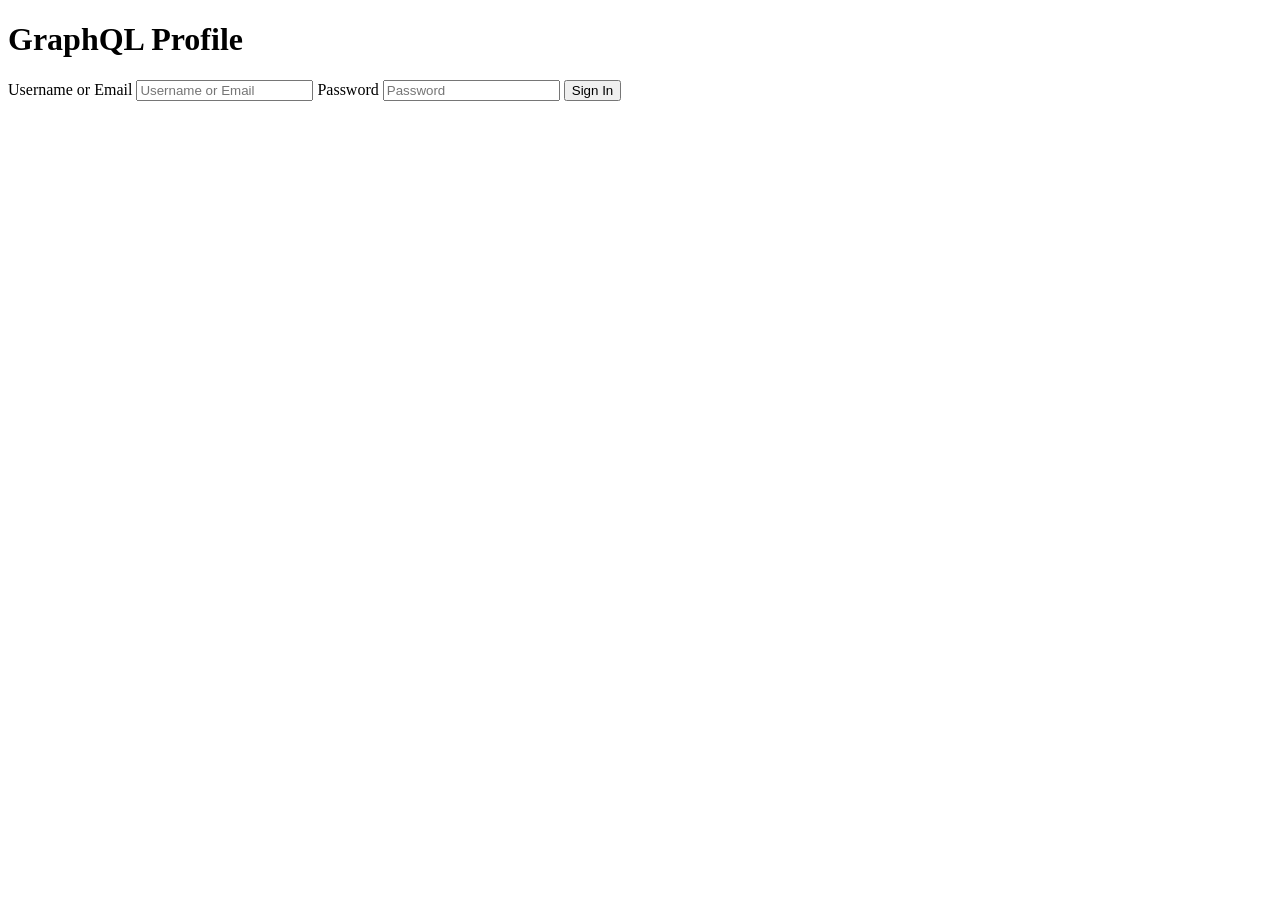
==== graphql-profile/index.html @ 3e2909c6 "build the profile and implemented the auth and the graphql request" ====
<!DOCTYPE html>
<html lang="en">
<head>
    <meta charset="UTF-8">
    <meta name="viewport" content="width=device-width, initial-scale=1.0">
    <title>graphql</title>
</head>
<body>
    <h1>GraphQL Profile</h1>
    <form id="login-form">
        <label for="username">Username or Email</label>
        <input type="text" name="username" id="username" placeholder="Username or Email" required>
        <label for="password">Password</label>
        <input type="password" name="password" id="password" placeholder="Password" required>
        <button type="submit">Sign In</button>
        <p id="error-message"></p>
    </form>


    <script src="js/auth.js"></script>
</body>
</html>
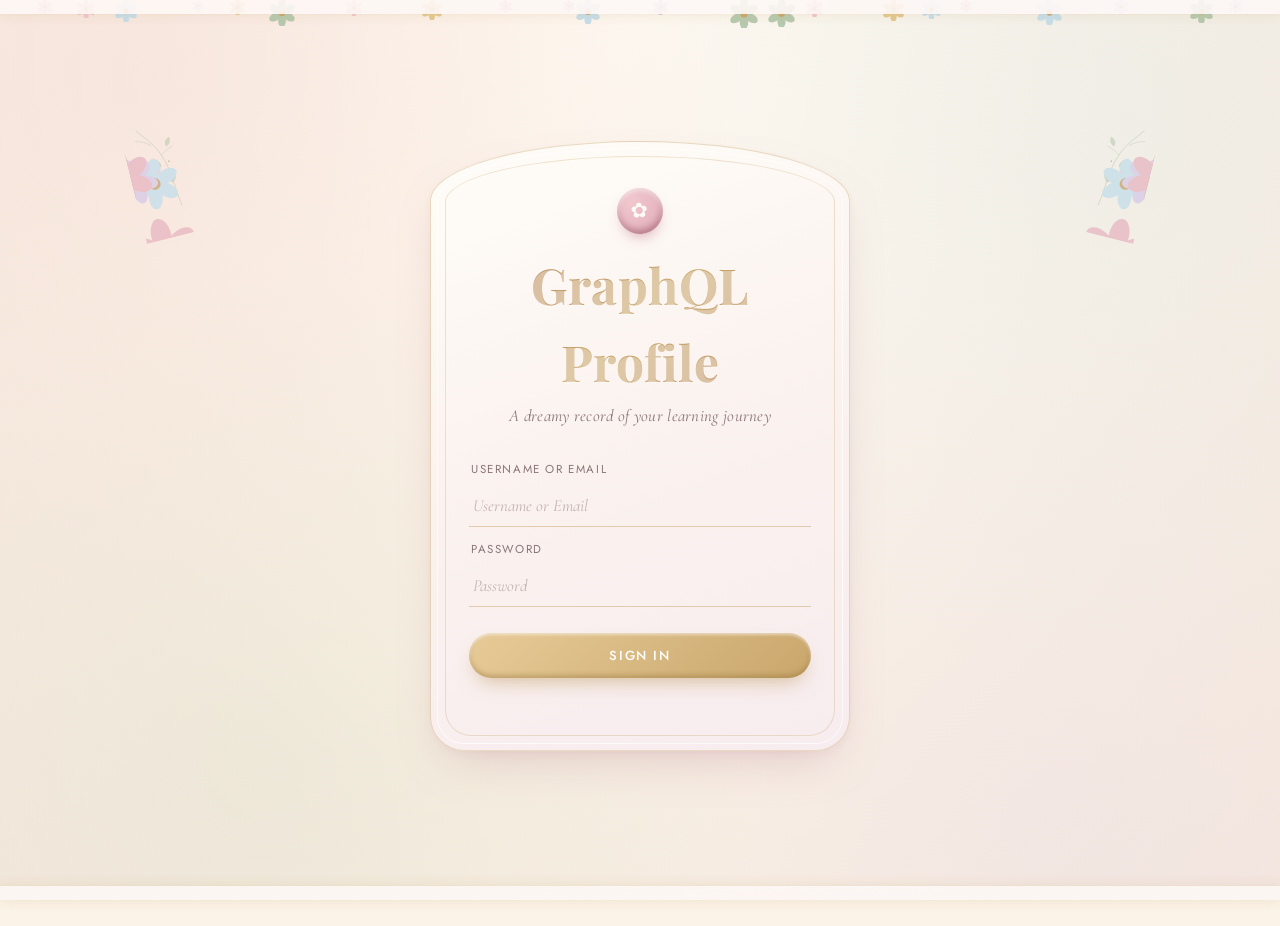
==== commit 24ba3057: "inital ui" ====
--- a/graphql-profile/index.html
+++ b/graphql-profile/index.html
@@ -4,18 +4,85 @@
     <meta charset="UTF-8">
     <meta name="viewport" content="width=device-width, initial-scale=1.0">
     <title>graphql</title>
+    <link rel="preconnect" href="https://fonts.googleapis.com">
+    <link rel="preconnect" href="https://fonts.gstatic.com" crossorigin>
+    <link href="https://fonts.googleapis.com/css2?family=Playfair+Display:ital,wght@0,400;0,600;0,700;0,900;1,600&family=Cormorant+Garamond:ital,wght@0,400;0,500;0,600;1,400;1,500&family=Jost:wght@300;400;500;600&display=swap" rel="stylesheet">
+    <link rel="stylesheet" href="css/style.css">
 </head>
 <body>
-    <h1>GraphQL Profile</h1>
-    <form id="login-form">
-        <label for="username">Username or Email</label>
-        <input type="text" name="username" id="username" placeholder="Username or Email" required>
-        <label for="password">Password</label>
-        <input type="password" name="password" id="password" placeholder="Password" required>
-        <button type="submit">Sign In</button>
-        <p id="error-message"></p>
-    </form>
+    <svg style="position:absolute;width:0;height:0;overflow:hidden" aria-hidden="true">
+        <defs>
+            <symbol id="bloom-unit" viewBox="0 0 40 40">
+                <g>
+                    <ellipse cx="20" cy="8" rx="6" ry="10"/>
+                    <ellipse cx="20" cy="8" rx="6" ry="10" transform="rotate(60 20 20)"/>
+                    <ellipse cx="20" cy="8" rx="6" ry="10" transform="rotate(120 20 20)"/>
+                    <ellipse cx="20" cy="8" rx="6" ry="10" transform="rotate(180 20 20)"/>
+                    <ellipse cx="20" cy="8" rx="6" ry="10" transform="rotate(240 20 20)"/>
+                    <ellipse cx="20" cy="8" rx="6" ry="10" transform="rotate(300 20 20)"/>
+                </g>
+                <circle cx="20" cy="20" r="5" fill="var(--gold)"/>
+            </symbol>
+            <symbol id="flower-branch" viewBox="0 0 260 460">
+                <path d="M40,460 C55,370 45,280 80,190 C100,130 140,90 175,40" fill="none" stroke="var(--sage)" stroke-width="3" stroke-linecap="round"/>
+                <path d="M80,190 C60,175 40,168 15,160" fill="none" stroke="var(--sage)" stroke-width="2.2" stroke-linecap="round"/>
+                <path d="M120,130 C140,110 160,100 190,92" fill="none" stroke="var(--sage)" stroke-width="2.2" stroke-linecap="round"/>
+                <path d="M60,340 C40,332 28,312 35,292 C57,298 70,318 60,340 Z" fill="var(--sage)" opacity="0.8"/>
+                <path d="M95,250 C117,244 132,226 125,204 C103,210 88,230 95,250 Z" fill="var(--sage)" opacity="0.75"/>
+                <path d="M45,155 C25,148 14,130 20,110 C42,116 54,136 45,155 Z" fill="var(--sage)" opacity="0.7"/>
+                <use href="#bloom-unit" transform="translate(10,388) scale(1.3)" fill="var(--dusty-pink)"/>
+                <use href="#bloom-unit" transform="translate(-4,142) rotate(-10) scale(0.9)" fill="var(--baby-blue)"/>
+                <use href="#bloom-unit" transform="translate(178,74) rotate(12) scale(0.85)" fill="var(--lavender)"/>
+                <use href="#bloom-unit" transform="translate(158,20) scale(1.05)" fill="var(--dusty-pink)"/>
+                <circle cx="112" cy="270" r="6" fill="var(--blush-rose)"/>
+                <circle cx="50" cy="230" r="4" fill="var(--gold)"/>
+            </symbol>
+        </defs>
+    </svg>
 
+    <div class="botanical-decor" aria-hidden="true">
+        <svg class="falling-flower" style="--x:3%; --size:14px; --duration:12s; --delay:-2s" viewBox="0 0 40 40"><use href="#bloom-unit" fill="var(--dusty-pink)"/></svg>
+        <svg class="falling-flower" style="--x:9%; --size:22px; --duration:16s; --delay:-7s" viewBox="0 0 40 40"><use href="#bloom-unit" fill="var(--baby-blue)"/></svg>
+        <svg class="falling-flower" style="--x:15%; --size:12px; --duration:10s; --delay:-1s" viewBox="0 0 40 40"><use href="#bloom-unit" fill="var(--lavender)"/></svg>
+        <svg class="falling-flower" style="--x:21%; --size:26px; --duration:18s; --delay:-11s" viewBox="0 0 40 40"><use href="#bloom-unit" fill="var(--sage)"/></svg>
+        <svg class="falling-flower" style="--x:27%; --size:16px; --duration:13s; --delay:-4s" viewBox="0 0 40 40"><use href="#bloom-unit" fill="var(--blush-rose)"/></svg>
+        <svg class="falling-flower" style="--x:33%; --size:20px; --duration:15s; --delay:-9s" viewBox="0 0 40 40"><use href="#bloom-unit" fill="var(--gold-light)"/></svg>
+        <svg class="falling-flower" style="--x:39%; --size:13px; --duration:11s; --delay:-3s" viewBox="0 0 40 40"><use href="#bloom-unit" fill="var(--dusty-pink)"/></svg>
+        <svg class="falling-flower" style="--x:45%; --size:24px; --duration:17s; --delay:-6s" viewBox="0 0 40 40"><use href="#bloom-unit" fill="var(--baby-blue)"/></svg>
+        <svg class="falling-flower" style="--x:51%; --size:15px; --duration:9s; --delay:-2s" viewBox="0 0 40 40"><use href="#bloom-unit" fill="var(--lavender)"/></svg>
+        <svg class="falling-flower" style="--x:57%; --size:28px; --duration:19s; --delay:-13s" viewBox="0 0 40 40"><use href="#bloom-unit" fill="var(--sage)"/></svg>
+        <svg class="falling-flower" style="--x:63%; --size:17px; --duration:12s; --delay:-5s" viewBox="0 0 40 40"><use href="#bloom-unit" fill="var(--blush-rose)"/></svg>
+        <svg class="falling-flower" style="--x:69%; --size:21px; --duration:14s; --delay:-8s" viewBox="0 0 40 40"><use href="#bloom-unit" fill="var(--gold-light)"/></svg>
+        <svg class="falling-flower" style="--x:75%; --size:12px; --duration:10s; --delay:-1s" viewBox="0 0 40 40"><use href="#bloom-unit" fill="var(--dusty-pink)"/></svg>
+        <svg class="falling-flower" style="--x:81%; --size:25px; --duration:16s; --delay:-10s" viewBox="0 0 40 40"><use href="#bloom-unit" fill="var(--baby-blue)"/></svg>
+        <svg class="falling-flower" style="--x:87%; --size:14px; --duration:11s; --delay:-3s" viewBox="0 0 40 40"><use href="#bloom-unit" fill="var(--lavender)"/></svg>
+        <svg class="falling-flower" style="--x:93%; --size:23px; --duration:18s; --delay:-12s" viewBox="0 0 40 40"><use href="#bloom-unit" fill="var(--sage)"/></svg>
+        <svg class="falling-flower" style="--x:6%; --size:18px; --duration:13s; --delay:-6s" viewBox="0 0 40 40"><use href="#bloom-unit" fill="var(--blush-rose)"/></svg>
+        <svg class="falling-flower" style="--x:18%; --size:15px; --duration:9s; --delay:-2s" viewBox="0 0 40 40"><use href="#bloom-unit" fill="var(--gold-light)"/></svg>
+        <svg class="falling-flower" style="--x:44%; --size:12px; --duration:10s; --delay:-4s" viewBox="0 0 40 40"><use href="#bloom-unit" fill="var(--dusty-pink)"/></svg>
+        <svg class="falling-flower" style="--x:72%; --size:19px; --duration:15s; --delay:-7s" viewBox="0 0 40 40"><use href="#bloom-unit" fill="var(--baby-blue)"/></svg>
+        <svg class="falling-flower" style="--x:96%; --size:13px; --duration:11s; --delay:-5s" viewBox="0 0 40 40"><use href="#bloom-unit" fill="var(--lavender)"/></svg>
+        <svg class="falling-flower" style="--x:60%; --size:27px; --duration:20s; --delay:-14s" viewBox="0 0 40 40"><use href="#bloom-unit" fill="var(--sage)"/></svg>
+        <svg class="sprig sprig--left"><use href="#flower-branch"></use></svg>
+        <svg class="sprig sprig--right"><use href="#flower-branch"></use></svg>
+    </div>
+
+    <div class="page auth-page">
+        <div class="auth-card">
+            <div class="seal" aria-hidden="true">✿</div>
+            <h1>GraphQL Profile</h1>
+            <p class="tagline">A dreamy record of your learning journey</p>
+
+            <form id="login-form" class="auth-form">
+                <label for="username">Username or Email</label>
+                <input type="text" name="username" id="username" placeholder="Username or Email" required>
+                <label for="password">Password</label>
+                <input type="password" name="password" id="password" placeholder="Password" required>
+                <button type="submit" class="btn">Sign In</button>
+                <p id="error-message"></p>
+            </form>
+        </div>
+    </div>
 
     <script src="js/auth.js"></script>
 </body>
--- a/graphql-profile/css/style.css
+++ b/graphql-profile/css/style.css
@@ -0,0 +1,586 @@
+
+/* =====================================================
+   Pastel Victorian Greenhouse — variables & reset
+   ===================================================== */
+:root {
+  --cream: #fbf3e7;
+  --ivory: #fffbf4;
+  --pearl: #fdf8f5;
+  --dusty-pink: #e7b8c2;
+  --blush-rose: #f1c7ce;
+  --baby-blue: #c6deea;
+  --powder-blue: #d7e6ee;
+  --sage: #b7c9ae;
+  --lavender: #d8cbe6;
+  --gold: #c9a66b;
+  --gold-light: #e4c98f;
+  --ink: #5b4a4f;
+  --ink-soft: #8a757a;
+
+  --gradient-card: linear-gradient(160deg, #fffdf9 0%, #fbf3ef 45%, #f7ecef 100%);
+  --gradient-gold: linear-gradient(135deg, #e7cb98, #c9a66b);
+  --gradient-rose: linear-gradient(135deg, #f1c7ce 0%, #e7b8c2 100%);
+  --gradient-glass: linear-gradient(120deg, rgba(255,255,255,.55), rgba(214,230,238,.25) 40%, rgba(241,199,206,.25) 70%, rgba(255,255,255,.5));
+
+  --shadow-soft: 0 22px 48px -18px rgba(180, 120, 140, 0.35), 0 4px 14px -6px rgba(180, 120, 140, 0.18);
+  --shadow-lift: 0 30px 60px -20px rgba(180, 120, 140, 0.45);
+
+  --radius-lg: 34px;
+  --radius-md: 20px;
+  --radius-sm: 12px;
+
+  --font-head: 'Playfair Display', 'Times New Roman', serif;
+  --font-serif: 'Cormorant Garamond', 'Georgia', serif;
+  --font-sans: 'Jost', 'Segoe UI', sans-serif;
+}
+
+* { box-sizing: border-box; }
+
+html { scroll-behavior: smooth; }
+
+body {
+  margin: 0;
+  min-height: 100vh;
+  font-family: var(--font-serif);
+  font-size: 18px;
+  color: var(--ink);
+  background-color: var(--cream);
+  background-image:
+    radial-gradient(circle at 12% 8%, rgba(231, 184, 194, 0.20) 0, transparent 45%),
+    radial-gradient(circle at 88% 14%, rgba(198, 222, 234, 0.22) 0, transparent 42%),
+    radial-gradient(circle at 20% 85%, rgba(183, 201, 174, 0.18) 0, transparent 40%),
+    radial-gradient(circle at 82% 90%, rgba(216, 203, 230, 0.20) 0, transparent 42%),
+    radial-gradient(ellipse at 50% 0%, #fffaf1 0%, #fbf1e4 60%, #f6e9de 100%);
+  background-attachment: fixed;
+  position: relative;
+  padding: 26px 0 60px;
+  line-height: 1.55;
+  -webkit-font-smoothing: antialiased;
+}
+
+/* lace strip along the very top & bottom of the page */
+body::before,
+body::after {
+  content: "";
+  position: fixed;
+  left: 0;
+  right: 0;
+  height: 14px;
+  z-index: 50;
+  pointer-events: none;
+  background-color: var(--pearl);
+  background-image: radial-gradient(circle at 10px 0, transparent 9px, var(--pearl) 10px);
+  background-size: 20px 14px;
+  opacity: .9;
+  box-shadow: 0 0 12px rgba(201, 166, 107, .25);
+}
+body::before { top: 0; }
+body::after  { bottom: 0; transform: scaleY(-1); }
+
+::selection { background: var(--lavender); color: var(--ink); }
+
+::-webkit-scrollbar { width: 12px; }
+::-webkit-scrollbar-track { background: var(--cream); }
+::-webkit-scrollbar-thumb {
+  background: var(--gradient-rose);
+  border-radius: 20px;
+  border: 3px solid var(--cream);
+}
+
+/* =====================================================
+   Layout shells
+   ===================================================== */
+.page {
+  max-width: 1600px;
+  width: 100%;
+  margin: 0 auto;
+  padding: 0 clamp(20px, 4vw, 64px);
+  position: relative;
+  z-index: 1;
+}
+
+main { display: flex; flex-direction: column; gap: 42px; padding-top: 12px; }
+
+/* =====================================================
+   Botanical corner decorations
+   ===================================================== */
+.botanical-decor {
+  position: fixed;
+  inset: 0;
+  z-index: 0;
+  overflow: hidden;
+  pointer-events: none;
+}
+
+.falling-flower {
+  position: absolute;
+  top: 0;
+  left: var(--x);
+  width: var(--size);
+  height: var(--size);
+  animation: fall var(--duration) linear infinite;
+  animation-delay: var(--delay);
+}
+
+@keyframes fall {
+  0%   { transform: translateY(-10vh) rotate(0deg); opacity: 0; }
+  8%   { opacity: .65; }
+  92%  { opacity: .65; }
+  100% { transform: translateY(110vh) rotate(360deg); opacity: 0; }
+}
+
+.sprig {
+  position: absolute;
+  top: 10%;
+  width: clamp(30px, 4vw, 52px);
+  opacity: .8;
+  animation: floatDrift 7s ease-in-out infinite;
+}
+.sprig--left  { left: 10%; transform: rotate(-14deg) scaleX(-1); animation-delay: .8s; }
+.sprig--right { right: 10%; transform: rotate(14deg); animation-delay: 2.4s; }
+
+@keyframes floatDrift {
+  0%, 100% { translate: 0 0; rotate: -3deg; scale: 1; }
+  50%      { translate: 0 -16px; rotate: 3deg; scale: 1.05; }
+}
+
+@media (max-width: 640px) {
+  .sprig { display: none; }
+}
+
+/* =====================================================
+   Headings, dividers & flourishes
+   ===================================================== */
+header { text-align: center; padding: 28px 10px 20px; position: relative; }
+
+h1 {
+  font-family: var(--font-head);
+  font-weight: 700;
+  font-size: clamp(2.2rem, 5vw, 3.1rem);
+  letter-spacing: .5px;
+  margin: 6px 0 4px;
+  background: linear-gradient(135deg, #b98a63, var(--gold), #b98a63);
+  -webkit-background-clip: text;
+  background-clip: text;
+  color: transparent;
+  text-shadow: 0 1px 0 rgba(255,255,255,.4);
+}
+
+.tagline {
+  font-family: var(--font-serif);
+  font-style: italic;
+  color: var(--ink-soft);
+  font-size: 1.05rem;
+  letter-spacing: .3px;
+  margin: 0 0 10px;
+}
+
+header::after {
+  content: "❦";
+  display: block;
+  margin: 14px auto 0;
+  width: fit-content;
+  color: var(--gold);
+  font-size: 1.1rem;
+  letter-spacing: 14px;
+  padding-left: 14px;
+  position: relative;
+}
+header::before {
+  content: "";
+  display: block;
+  width: 140px;
+  height: 1px;
+  margin: 0 auto;
+  background: linear-gradient(90deg, transparent, var(--gold), transparent);
+}
+
+.seal-small,
+.seal {
+  display: inline-flex;
+  align-items: center;
+  justify-content: center;
+  width: 46px;
+  height: 46px;
+  border-radius: 50%;
+  margin: 0 auto 6px;
+  font-size: 1.3rem;
+  color: var(--ivory);
+  background: radial-gradient(circle at 32% 28%, var(--blush-rose) 0%, var(--dusty-pink) 55%, #cf95a2 100%);
+  box-shadow:
+    inset 0 3px 4px rgba(255,255,255,.5),
+    inset 0 -4px 6px rgba(120, 50, 70, .35),
+    0 8px 14px -6px rgba(180, 90, 110, .5);
+  transform: rotate(-4deg);
+}
+
+h2 {
+  font-family: var(--font-head);
+  font-weight: 600;
+  font-size: 1.7rem;
+  color: #6d4b52;
+  margin: 0 0 18px;
+  display: flex;
+  align-items: center;
+  gap: 12px;
+}
+h2::before {
+  content: "✿";
+  display: inline-flex;
+  align-items: center;
+  justify-content: center;
+  width: 30px;
+  height: 30px;
+  border-radius: 50%;
+  font-size: .85rem;
+  color: #fff;
+  flex-shrink: 0;
+  background: var(--gradient-gold);
+  box-shadow:
+    inset 0 2px 3px rgba(255,255,255,.6),
+    inset 0 -3px 4px rgba(120, 85, 30, .35),
+    0 4px 10px -3px rgba(180, 140, 70, .55);
+}
+h2::after {
+  content: "";
+  flex: 1;
+  height: 1px;
+  background: linear-gradient(90deg, rgba(201,166,107,.55), transparent);
+}
+
+/* =====================================================
+   Cards
+   ===================================================== */
+.card-row {
+  display: grid;
+  grid-template-columns: 1fr 1fr;
+  gap: 42px;
+}
+
+/* only the welcome section is an outer card — graph sections stay plain,
+   the svg itself is styled as the card (see "Framed graphs" below) */
+.profile-card {
+  position: relative;
+  border-radius: var(--radius-lg) var(--radius-lg) var(--radius-md) var(--radius-md);
+  padding: 44px 48px 40px;
+  box-shadow: var(--shadow-soft);
+  border: 1px solid rgba(201, 166, 107, .35);
+  outline: 1px solid rgba(255, 255, 255, .6);
+  outline-offset: -6px;
+  animation: riseIn .6s ease both;
+  background: var(--gradient-card);
+  transition: box-shadow .35s ease, transform .35s ease;
+}
+
+/* opposite-corner rococo brackets */
+.profile-card::after {
+  content: "";
+  position: absolute;
+  top: 10px; left: 10px;
+  width: 34px; height: 34px;
+  border-top: 2px solid var(--gold);
+  border-left: 2px solid var(--gold);
+  border-radius: 10px 0 0 0;
+  opacity: .65;
+  pointer-events: none;
+}
+.profile-card::before {
+  content: "";
+  position: absolute;
+  bottom: 10px; right: 10px;
+  width: 34px; height: 34px;
+  border-bottom: 2px solid var(--gold);
+  border-right: 2px solid var(--gold);
+  border-radius: 0 0 10px 0;
+  opacity: .65;
+  pointer-events: none;
+}
+
+.profile-card:hover { box-shadow: var(--shadow-lift); }
+
+.featured {
+  background:
+    radial-gradient(circle at 85% -10%, rgba(216, 203, 230, .35), transparent 55%),
+    var(--gradient-card);
+}
+
+.graph-block { animation: riseIn .6s ease both; }
+.card-row > .graph-block:nth-child(2) { animation-delay: .08s; }
+
+@media (max-width: 720px) {
+  .card-row { grid-template-columns: 1fr; }
+}
+
+@keyframes riseIn {
+  from { opacity: 0; transform: translateY(14px); }
+  to   { opacity: 1; transform: translateY(0); }
+}
+
+.badges-row {
+  display: flex;
+  align-items: center;
+  flex-wrap: wrap;
+  gap: 16px;
+  margin: 4px 0 6px;
+}
+
+/* wax-seal cohort badge */
+.cohort-badge {
+  display: inline-flex;
+  align-items: center;
+  gap: 6px;
+  font-family: var(--font-sans);
+  font-size: .72rem;
+  font-weight: 500;
+  letter-spacing: 1.4px;
+  color: #fff;
+  padding: 7px 16px;
+  border-radius: 999px;
+  background: var(--gradient-rose);
+  box-shadow:
+    inset 0 2px 3px rgba(255,255,255,.5),
+    inset 0 -3px 5px rgba(140, 60, 80, .35),
+    0 6px 14px -6px rgba(190, 100, 120, .6);
+  transform: rotate(-1.5deg);
+}
+
+.campus-line {
+  margin: 0;
+  color: var(--ink-soft);
+  display: flex;
+  align-items: center;
+  gap: 10px;
+}
+.profile-card strong {
+  font-family: var(--font-sans);
+  font-size: .78rem;
+  font-weight: 500;
+  letter-spacing: 1.4px;
+  text-transform: uppercase;
+  color: var(--ink-soft);
+}
+
+.campus-badge {
+  display: inline-flex;
+  align-items: center;
+  gap: 6px;
+  font-family: var(--font-sans);
+  font-size: .72rem;
+  font-weight: 500;
+  letter-spacing: 1.4px;
+  text-transform: uppercase;
+  color: #3f5464;
+  padding: 7px 16px;
+  border-radius: 999px;
+  background: linear-gradient(135deg, var(--powder-blue), var(--baby-blue));
+  box-shadow:
+    inset 0 2px 3px rgba(255,255,255,.6),
+    inset 0 -3px 5px rgba(80, 110, 130, .25),
+    0 6px 14px -6px rgba(120, 150, 170, .55);
+  transform: rotate(1.2deg);
+}
+
+/* =====================================================
+   Stained-glass framed graphs (scoped to the real charts only —
+   not the decorative botanical svgs, which stay unframed)
+   ===================================================== */
+main svg {
+  display: block;
+  width: 100%;
+  height: auto;
+  max-width: 100%;
+  margin-top: 6px;
+  border-radius: 26px 26px 14px 14px;
+  background: var(--cream);
+  border: 3px double var(--gold);
+  box-shadow:
+    inset 0 0 0 6px rgba(255,255,255,.55),
+    inset 0 10px 30px rgba(255,255,255,.4),
+    var(--shadow-soft);
+  padding: 14px;
+  transition: box-shadow .35s ease;
+}
+main svg:hover { box-shadow: inset 0 0 0 6px rgba(255,255,255,.55), inset 0 10px 30px rgba(255,255,255,.4), var(--shadow-lift); }
+
+svg text {
+  fill: #6d5157 !important;
+  font-family: var(--font-serif) !important;
+}
+
+/* xp-graph */
+#xp-graph line[stroke="black"] { stroke: rgba(107, 78, 87, .35) !important; stroke-width: 1.4; }
+#xp-graph path[stroke="blue"]  { stroke: var(--gold) !important; stroke-width: 2.6; }
+#xp-graph circle[fill="red"]   { fill: var(--dusty-pink) !important; stroke: #fff; stroke-width: 1.5; }
+
+/* recent-xp-graph */
+#recent-xp-graph rect[fill="purple"] { fill: var(--lavender) !important; }
+
+/* audit-graph */
+#audit-graph rect[fill="#00d4aa"] { fill: var(--sage) !important; }
+#audit-graph rect[fill="#cccccc"] { fill: var(--powder-blue) !important; }
+#audit-graph text[fill="#00d4aa"] { fill: #6f8a66 !important; font-weight: 600; }
+
+/* =====================================================
+   Buttons
+   ===================================================== */
+.btn,
+button {
+  font-family: var(--font-sans);
+  font-size: .82rem;
+  font-weight: 500;
+  letter-spacing: 1.6px;
+  text-transform: uppercase;
+  color: #fff;
+  border: none;
+  cursor: pointer;
+  padding: 13px 30px;
+  border-radius: 999px;
+  background: var(--gradient-gold);
+  box-shadow:
+    inset 0 2px 3px rgba(255,255,255,.5),
+    inset 0 -3px 5px rgba(120, 85, 30, .3),
+    0 10px 20px -8px rgba(180, 140, 70, .55);
+  transition: transform .25s ease, box-shadow .25s ease;
+}
+.btn:hover,
+button:hover {
+  transform: translateY(-2px);
+  box-shadow:
+    inset 0 2px 3px rgba(255,255,255,.5),
+    inset 0 -3px 5px rgba(120, 85, 30, .3),
+    0 16px 26px -10px rgba(180, 140, 70, .65);
+}
+.btn:active, button:active { transform: translateY(0); }
+
+.btn-ghost {
+  align-self: center;
+  margin: 6px auto 0;
+  background: transparent;
+  color: var(--gold);
+  border: 1.5px solid var(--gold);
+  box-shadow: none;
+}
+.btn-ghost:hover {
+  background: var(--gradient-gold);
+  color: #fff;
+}
+
+main > .btn { display: block; }
+
+/* =====================================================
+   Auth page (index.html)
+   ===================================================== */
+.auth-page {
+  min-height: calc(100vh - 60px);
+  display: flex;
+  align-items: center;
+  justify-content: center;
+}
+
+.auth-card {
+  position: relative;
+  width: 100%;
+  max-width: 420px;
+  text-align: center;
+  padding: 46px 38px 40px;
+  background: var(--gradient-card);
+  border-radius: 50% 50% var(--radius-lg) var(--radius-lg) / 60px 60px var(--radius-lg) var(--radius-lg);
+  border: 1px solid rgba(201, 166, 107, .4);
+  outline: 1px solid rgba(255,255,255,.7);
+  outline-offset: -8px;
+  box-shadow: var(--shadow-soft);
+  animation: riseIn .7s ease both;
+}
+.auth-card::before {
+  content: "";
+  position: absolute;
+  inset: 14px;
+  border: 1px solid rgba(201, 166, 107, .3);
+  border-radius: 50% 50% 26px 26px / 46px 46px 26px 26px;
+  pointer-events: none;
+}
+
+.auth-form {
+  display: flex;
+  flex-direction: column;
+  margin-top: 18px;
+}
+
+.auth-form label {
+  font-family: var(--font-sans);
+  font-size: .72rem;
+  letter-spacing: 1.6px;
+  text-transform: uppercase;
+  color: var(--ink-soft);
+  text-align: left;
+  margin: 14px 2px 6px;
+}
+
+.auth-form input {
+  font-family: var(--font-serif);
+  font-size: 1.05rem;
+  font-style: italic;
+  color: var(--ink);
+  padding: 10px 4px;
+  background: transparent;
+  border: none;
+  border-bottom: 1.5px solid rgba(201, 166, 107, .5);
+  outline: none;
+  transition: border-color .25s ease, box-shadow .25s ease;
+}
+.auth-form input::placeholder { color: #b6a2a5; opacity: .8; }
+.auth-form input:focus {
+  border-bottom-color: var(--dusty-pink);
+  box-shadow: 0 6px 10px -8px rgba(231, 184, 194, .8);
+}
+
+.auth-form .btn { margin-top: 26px; }
+
+#error-message {
+  min-height: 1.2em;
+  margin: 14px 0 0;
+  font-family: var(--font-serif);
+  font-style: italic;
+  font-size: .95rem;
+  color: #b85f6e;
+}
+
+/* =====================================================
+   Table (kept ready for when #projects-table is enabled)
+   ===================================================== */
+table {
+  width: 100%;
+  border-collapse: separate;
+  border-spacing: 0;
+  border-radius: var(--radius-sm);
+  overflow: hidden;
+  box-shadow: var(--shadow-soft);
+}
+thead th {
+  font-family: var(--font-sans);
+  font-size: .72rem;
+  letter-spacing: 1.4px;
+  text-transform: uppercase;
+  color: #fff;
+  background: var(--gradient-rose);
+  padding: 14px 16px;
+  text-align: left;
+}
+tbody td {
+  padding: 12px 16px;
+  border-bottom: 1px solid rgba(201, 166, 107, .2);
+  font-family: var(--font-serif);
+}
+tbody tr:nth-child(odd) { background: rgba(214, 230, 238, .25); }
+tbody tr:nth-child(even) { background: var(--ivory); }
+tbody tr:last-child td { border-bottom: none; }
+
+/* =====================================================
+   Responsive
+   ===================================================== */
+@media (max-width: 600px) {
+  body { padding: 20px 12px 48px; font-size: 16.5px; }
+  .profile-card, .ornate-card { padding: 26px 20px 22px; }
+  .auth-card { padding: 38px 24px 32px; }
+  h1 { font-size: 2rem; }
+}
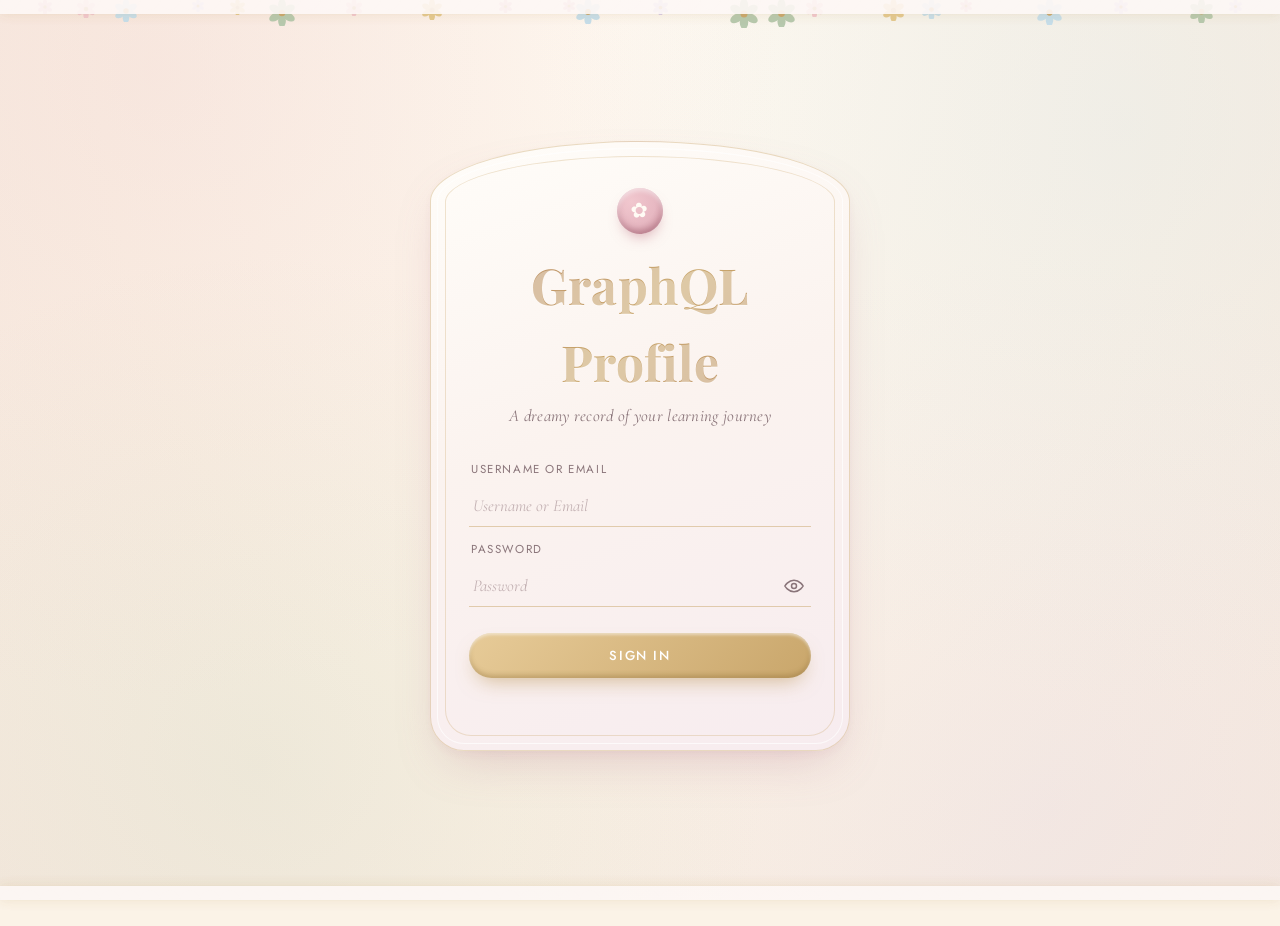
==== commit 419f41c2: "final touches" ====
--- a/graphql-profile/index.html
+++ b/graphql-profile/index.html
@@ -22,20 +22,6 @@
                     <ellipse cx="20" cy="8" rx="6" ry="10" transform="rotate(300 20 20)"/>
                 </g>
                 <circle cx="20" cy="20" r="5" fill="var(--gold)"/>
-            </symbol>
-            <symbol id="flower-branch" viewBox="0 0 260 460">
-                <path d="M40,460 C55,370 45,280 80,190 C100,130 140,90 175,40" fill="none" stroke="var(--sage)" stroke-width="3" stroke-linecap="round"/>
-                <path d="M80,190 C60,175 40,168 15,160" fill="none" stroke="var(--sage)" stroke-width="2.2" stroke-linecap="round"/>
-                <path d="M120,130 C140,110 160,100 190,92" fill="none" stroke="var(--sage)" stroke-width="2.2" stroke-linecap="round"/>
-                <path d="M60,340 C40,332 28,312 35,292 C57,298 70,318 60,340 Z" fill="var(--sage)" opacity="0.8"/>
-                <path d="M95,250 C117,244 132,226 125,204 C103,210 88,230 95,250 Z" fill="var(--sage)" opacity="0.75"/>
-                <path d="M45,155 C25,148 14,130 20,110 C42,116 54,136 45,155 Z" fill="var(--sage)" opacity="0.7"/>
-                <use href="#bloom-unit" transform="translate(10,388) scale(1.3)" fill="var(--dusty-pink)"/>
-                <use href="#bloom-unit" transform="translate(-4,142) rotate(-10) scale(0.9)" fill="var(--baby-blue)"/>
-                <use href="#bloom-unit" transform="translate(178,74) rotate(12) scale(0.85)" fill="var(--lavender)"/>
-                <use href="#bloom-unit" transform="translate(158,20) scale(1.05)" fill="var(--dusty-pink)"/>
-                <circle cx="112" cy="270" r="6" fill="var(--blush-rose)"/>
-                <circle cx="50" cy="230" r="4" fill="var(--gold)"/>
             </symbol>
         </defs>
     </svg>
@@ -63,8 +49,6 @@
         <svg class="falling-flower" style="--x:72%; --size:19px; --duration:15s; --delay:-7s" viewBox="0 0 40 40"><use href="#bloom-unit" fill="var(--baby-blue)"/></svg>
         <svg class="falling-flower" style="--x:96%; --size:13px; --duration:11s; --delay:-5s" viewBox="0 0 40 40"><use href="#bloom-unit" fill="var(--lavender)"/></svg>
         <svg class="falling-flower" style="--x:60%; --size:27px; --duration:20s; --delay:-14s" viewBox="0 0 40 40"><use href="#bloom-unit" fill="var(--sage)"/></svg>
-        <svg class="sprig sprig--left"><use href="#flower-branch"></use></svg>
-        <svg class="sprig sprig--right"><use href="#flower-branch"></use></svg>
     </div>
 
     <div class="page auth-page">
@@ -77,7 +61,21 @@
                 <label for="username">Username or Email</label>
                 <input type="text" name="username" id="username" placeholder="Username or Email" required>
                 <label for="password">Password</label>
-                <input type="password" name="password" id="password" placeholder="Password" required>
+                <div class="password-field">
+                    <input type="password" name="password" id="password" placeholder="Password" required>
+                    <button type="button" id="toggle-password" class="eye-toggle" aria-label="Show password">
+                        <svg class="icon-eye" viewBox="0 0 24 24" width="20" height="20" fill="none" stroke="currentColor" stroke-width="1.8" stroke-linecap="round" stroke-linejoin="round">
+                            <path d="M1 12s4-7 11-7 11 7 11 7-4 7-11 7-11-7-11-7Z"/>
+                            <circle cx="12" cy="12" r="3"/>
+                        </svg>
+                        <svg class="icon-eye-off" viewBox="0 0 24 24" width="20" height="20" fill="none" stroke="currentColor" stroke-width="1.8" stroke-linecap="round" stroke-linejoin="round">
+                            <path d="M3 3l18 18"/>
+                            <path d="M10.6 10.6a2 2 0 0 0 2.8 2.8"/>
+                            <path d="M9.9 5.2A10.6 10.6 0 0 1 12 5c7 0 11 7 11 7a13.2 13.2 0 0 1-3.4 4"/>
+                            <path d="M6.1 6.1C3.4 7.9 1 12 1 12a13.2 13.2 0 0 0 5.4 5.4"/>
+                        </svg>
+                    </button>
+                </div>
                 <button type="submit" class="btn">Sign In</button>
                 <p id="error-message"></p>
             </form>
--- a/graphql-profile/css/style.css
+++ b/graphql-profile/css/style.css
@@ -129,25 +129,6 @@
   100% { transform: translateY(110vh) rotate(360deg); opacity: 0; }
 }
 
-.sprig {
-  position: absolute;
-  top: 10%;
-  width: clamp(30px, 4vw, 52px);
-  opacity: .8;
-  animation: floatDrift 7s ease-in-out infinite;
-}
-.sprig--left  { left: 10%; transform: rotate(-14deg) scaleX(-1); animation-delay: .8s; }
-.sprig--right { right: 10%; transform: rotate(14deg); animation-delay: 2.4s; }
-
-@keyframes floatDrift {
-  0%, 100% { translate: 0 0; rotate: -3deg; scale: 1; }
-  50%      { translate: 0 -16px; rotate: 3deg; scale: 1.05; }
-}
-
-@media (max-width: 640px) {
-  .sprig { display: none; }
-}
-
 /* =====================================================
    Headings, dividers & flourishes
    ===================================================== */
@@ -419,6 +400,25 @@
 #audit-graph rect[fill="#00d4aa"] { fill: var(--sage) !important; }
 #audit-graph rect[fill="#cccccc"] { fill: var(--powder-blue) !important; }
 #audit-graph text[fill="#00d4aa"] { fill: #6f8a66 !important; font-weight: 600; }
+
+/* auditor-activity: copy-code button */
+.copy-btn { cursor: pointer; }
+.copy-btn .copy-hit { cursor: pointer; }
+.copy-btn .icon-copy rect {
+  fill: var(--pearl);
+  stroke: var(--gold);
+  stroke-width: 1.4;
+  transition: stroke .2s ease, fill .2s ease;
+}
+.copy-btn:hover .icon-copy rect { stroke: var(--dusty-pink); fill: #fff; }
+.copy-btn .icon-copy { transition: opacity .2s ease; }
+.copy-btn .icon-check {
+  stroke: var(--sage);
+  opacity: 0;
+  transition: opacity .2s ease;
+}
+.copy-btn.copied .icon-copy { opacity: 0; }
+.copy-btn.copied .icon-check { opacity: 1; }
 
 /* =====================================================
    Buttons
@@ -534,6 +534,39 @@
   box-shadow: 0 6px 10px -8px rgba(231, 184, 194, .8);
 }
 
+.password-field { position: relative; display: flex; align-items: center; }
+.password-field input { width: 100%; padding-right: 36px; }
+
+.eye-toggle {
+  position: absolute;
+  right: 2px;
+  width: 30px;
+  height: 30px;
+  padding: 0;
+  border: none;
+  border-radius: 50%;
+  background: none;
+  box-shadow: none;
+  text-transform: none;
+  letter-spacing: normal;
+  color: var(--ink-soft);
+  display: flex;
+  align-items: center;
+  justify-content: center;
+  transform: none;
+  transition: color .2s ease, background .2s ease;
+}
+.eye-toggle:hover,
+.eye-toggle:active {
+  background: rgba(231, 184, 194, .18);
+  color: var(--dusty-pink);
+  transform: none;
+  box-shadow: none;
+}
+.eye-toggle .icon-eye-off { display: none; }
+.eye-toggle.is-visible .icon-eye { display: none; }
+.eye-toggle.is-visible .icon-eye-off { display: block; }
+
 .auth-form .btn { margin-top: 26px; }
 
 #error-message {
